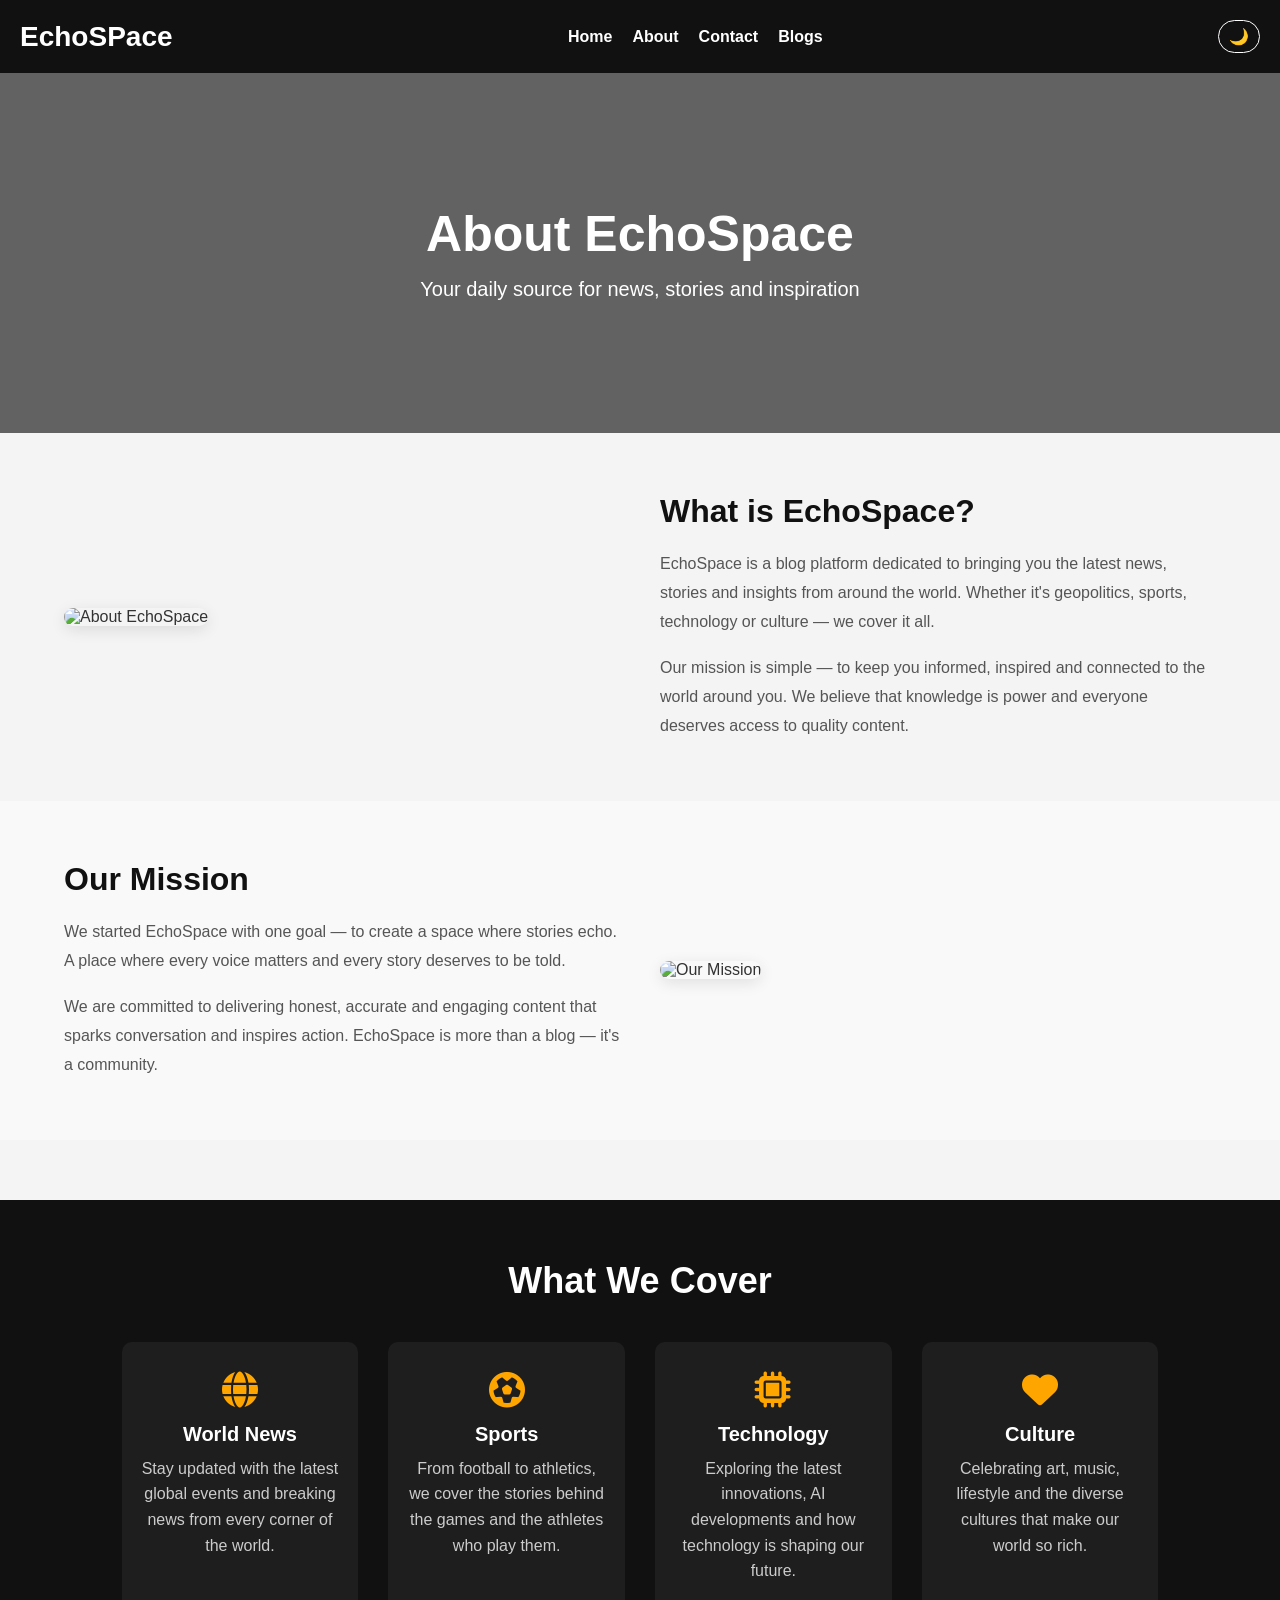
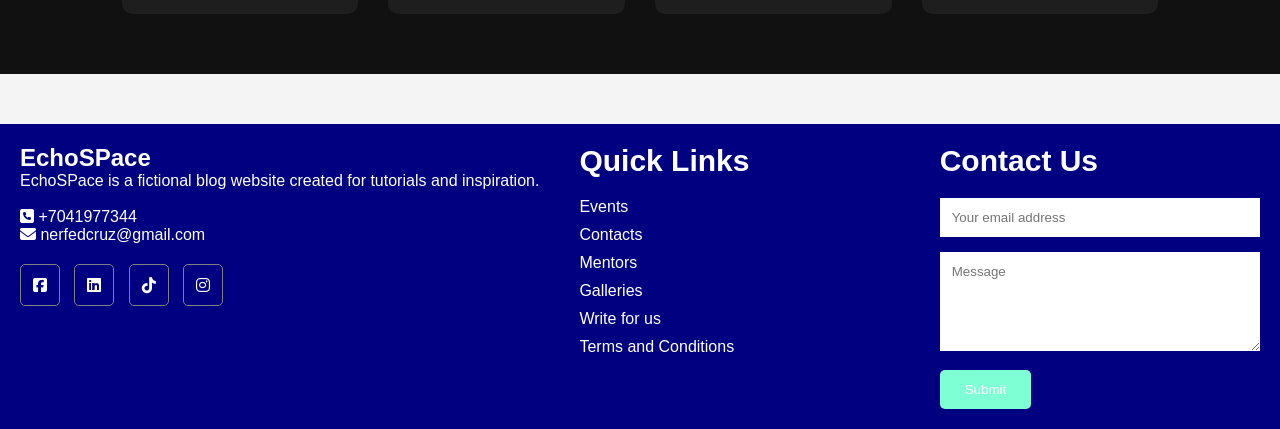
==== about.html @ 31f18857 "Add files via upload" ====
<!DOCTYPE html>
<html lang="en">
<head>
    <meta charset="UTF-8">
    <meta name="viewport" content="width=device-width, initial-scale=1.0">
    <title>About - EchoSpace</title>
    <link rel="stylesheet" href="https://cdnjs.cloudflare.com/ajax/libs/font-awesome/6.5.1/css/all.min.css">
    <link rel="stylesheet" href="Project.css">
    <link rel="stylesheet" href="about.css">
</head>
<body>
    <nav>
        <h1>EchoSPace</h1>
        <button class="hamburger" aria-label="Toggle menu">
            <span></span>
            <span></span>
            <span></span>
        </button>
        <ul>
            <li><a href="Project.html">Home</a></li>
            <li><a href="about.html">About</a></li>
            <li><a href="contact.html">Contact</a></li>
            <li><a href="#">Blogs</a></li>
        </ul>
    </nav>

    <!-- Hero -->
    <section class="about-hero">
        <div class="about-hero-content">
            <h2>About EchoSpace</h2>
            <p>Your daily source for news, stories and inspiration</p>
        </div>
    </section>

    <!-- What We Are -->
    <section class="about-section">
        <div class="about-wrapper">
            <div class="about-image">
                <img src="https://images.unsplash.com/photo-1504711434969-e33886168f5c" alt="About EchoSpace">
            </div>
            <div class="about-text">
                <h2>What is EchoSpace?</h2>
                <p>EchoSpace is a blog platform dedicated to bringing you the latest news, stories and insights from around the world. Whether it's geopolitics, sports, technology or culture — we cover it all.</p>
                <br>
                <p>Our mission is simple — to keep you informed, inspired and connected to the world around you. We believe that knowledge is power and everyone deserves access to quality content.</p>
            </div>
        </div>
    </section>

    <!-- Our Mission -->
    <section class="about-section alt">
        <div class="about-wrapper reverse">
            <div class="about-image">
                <img src="https://images.unsplash.com/photo-1493612276216-ee3925520721" alt="Our Mission">
            </div>
            <div class="about-text">
                <h2>Our Mission</h2>
                <p>We started EchoSpace with one goal — to create a space where stories echo. A place where every voice matters and every story deserves to be told.</p>
                <br>
                <p>We are committed to delivering honest, accurate and engaging content that sparks conversation and inspires action. EchoSpace is more than a blog — it's a community.</p>
            </div>
        </div>
    </section>

    <!-- What We Cover -->
    <section class="about-values">
        <h2>What We Cover</h2>
        <div class="values-grid">
            <div class="value-card">
                <i class="fa-solid fa-globe"></i>
                <h3>World News</h3>
                <p>Stay updated with the latest global events and breaking news from every corner of the world.</p>
            </div>
            <div class="value-card">
                <i class="fa-solid fa-futbol"></i>
                <h3>Sports</h3>
                <p>From football to athletics, we cover the stories behind the games and the athletes who play them.</p>
            </div>
            <div class="value-card">
                <i class="fa-solid fa-microchip"></i>
                <h3>Technology</h3>
                <p>Exploring the latest innovations, AI developments and how technology is shaping our future.</p>
            </div>
            <div class="value-card">
                <i class="fa-solid fa-heart"></i>
                <h3>Culture</h3>
                <p>Celebrating art, music, lifestyle and the diverse cultures that make our world so rich.</p>
            </div>
        </div>
    </section>

    <footer>
        <div class="footer-container">
            <div>
                <h2>EchoSPace</h2>
                <p>EchoSPace is a fictional blog website created for tutorials and inspiration.</p>
                <br>
                <p><i class="fa-solid fa-square-phone"></i> +7041977344</p>
                <p><i class="fa-solid fa-envelope"></i> nerfedcruz@gmail.com</p>
                <div class="social-icons">
                    <i class="fa-brands fa-square-facebook"></i>
                    <i class="fa-brands fa-linkedin"></i>
                    <i class="fa-brands fa-tiktok"></i>
                    <i class="fa-brands fa-instagram"></i>
                </div>
            </div>

            <div class="footer-box footer-links">
                <h2>Quick Links</h2>
                <ul>
                    <li><a href="#">Events</a></li>
                    <li><a href="#">Contacts</a></li>
                    <li><a href="#">Mentors</a></li>
                    <li><a href="#">Galleries</a></li>
                    <li><a href="#">Write for us</a></li>
                    <li><a href="#">Terms and Conditions</a></li>
                </ul>
            </div>

            <div class="footer-box">
                <h2>Contact Us</h2>
                <form class="contact-form">
                    <input type="email" placeholder="Your email address">
                    <textarea rows="5" placeholder="Message"></textarea>
                    <button type="submit">Submit</button>
                </form>
            </div>
        </div>
    </footer>

    <script src="Project.js"></script>
</body>
</html>
---- Project.css ----
*{
      margin:0;
      padding:0;
      box-sizing:border-box;
      font-family: Arial, Helvetica, sans-serif;
    }

    body{
      background:#f4f4f4;
      color:#333;
    }

    nav{
      background:#111;
      color:white;
      padding:20px;
      display:flex;
      justify-content:space-between;
      align-items:center;
      cursor: pointer;
      position: relative;
      transition: background 0.3s ease, box-shadow 0.3s ease;
    }

    nav.scrolled{
      background:#000;
      box-shadow: 0 2px 12px rgba(0,0,0,0.4);
    }

    nav h1{
      font-size:28px;
    }

    nav ul{
      align-items: center;
      list-style:none;
      gap:20px;
      display: flex;
    }

    nav a{
      color:white;
      text-decoration:none;
      font-weight:bold;
    }

    nav a:hover{
      color:orange;
    }

    /* HERO SECTION */
    .hero{
      height:60vh;
      background:linear-gradient(rgba(0,0,0,0.5), rgba(0,0,0,0.5)),
      url('https://images.unsplash.com/photo-1499750310107-5fef28a66643');
      background-size:cover;
      background-position:center;
      display:flex;
      justify-content:center;
      align-items:center;
      text-align:center;
      color:white;
      padding:20px;
    }

    .hero-content h2{
      font-size:50px;
      margin-bottom:15px;
    }

    .hero-content p{
      font-size:20px;
    }

    /* BLOG SECTION */
    .blog-container{
      width:90%;
      margin:50px auto;
      display:grid;
      grid-template-columns:repeat(auto-fit, minmax(300px,1fr));
      gap:25px;
    }

    .blog-card{
      background:white;
      border-radius:10px;
      overflow:hidden;
      box-shadow:0 4px 10px rgba(0,0,0,0.1);
      transition: opacity 0.6s ease, transform 0.6s ease;
      opacity: 0;
      transform: translateY(30px);
    }

    .blog-card.visible{
      opacity: 1;
      transform: translateY(0);
    }

    .blog-card:nth-child(2){ transition-delay: 0.15s; }
    .blog-card:nth-child(3){ transition-delay: 0.3s; }

    .blog-card:hover{
      transform:translateY(-5px);
    }

    .blog-card img{
      width:100%;
      height:220px;
      object-fit:cover;
    }

    .blog-content{
      padding:20px;
    }

    .blog-content h3{
      margin-bottom:10px;
    }

    .blog-content p{
      margin-bottom:15px;
      line-height:1.6;
    }

    .blog-content button{
      padding:10px 18px;
      border:none;
      background:orange;
      color:white;
      cursor:pointer;
      border-radius:5px;
      font-weight:bold;
    }

    .blog-content button:hover{
      background:darkorange;
    }

    /* FOOTER */
    footer{
      background:navy;
      color:white;
      padding:20px;
      margin-top:50px;
    }

    .footer-container{
      display: flex;
      justify-content: space-between;
      flex-wrap: wrap;
      gap: 40px;
    }

    .footer-box{
      flex: 1;
      min-width: 250px;
    }

    .footer-box h2{
      margin-bottom: 20px;
      font-size: 30px;
    }

    .footer-box p{
      line-height: 1.7;
      color: #ccc;
    }

    .footer-links ul{
      list-style: none;
    }

    .footer-links ul li{
      margin: 10px 0;
    }

    .footer-links ul li a{
      color: white;
      text-decoration: none;
      transition: 0.3s;
    }

    .footer-links ul li a:hover{
      color: orange;
    }

    .social-icons{
      margin-top: 20px;
    }

    .social-icons i{
      border: 1px solid gray;
      padding: 12px;
      margin-right: 10px;
      border-radius: 5px;
      cursor: pointer;
      transition: 0.3s;
    }

    .social-icons i:hover{
      background: #111;
    }

    .contact-form input,
    .contact-form textarea{
      width: 100%;
      padding: 12px;
      margin-bottom: 15px;
      border: none;
      outline: none;
      background: white;
      color: #333;
    }

    .contact-form button{
      padding: 12px 25px;
      border: none;
      background-color: aquamarine;
      color: white;
      cursor: pointer;
      border-radius: 5px;
      transition: 0.3s;
    }

    .contact-form button:hover{
      background: deepskyblue;
    }

    /* HAMBURGER BUTTON */
    .hamburger{
      display: none;
      flex-direction: column;
      gap: 5px;
      background: none;
      border: none;
      cursor: pointer;
      padding: 4px;
    }

    .hamburger span{
      display: block;
      width: 24px;
      height: 2px;
      background: #fff;
      border-radius: 2px;
      transition: transform 0.3s ease, opacity 0.3s ease;
    }

    .hamburger.active span:nth-child(1){ transform: translateY(7px) rotate(45deg); }
    .hamburger.active span:nth-child(2){ opacity: 0; }
    .hamburger.active span:nth-child(3){ transform: translateY(-7px) rotate(-45deg); }
     
     nav ul.open {
    z-index: 1000;
     }

    /* MOBILE MENU */
    @media (max-width: 768px){
      .hamburger{ display: flex; }
      nav ul{
        display: none;
        flex-direction: column;
        position: absolute;
        top: 100%;
        left: 0;
        width: 100%;
        background: #111;
        padding: 1rem 0;
      }
      nav ul.open{ display: flex; }
      nav ul li{ padding: 0.75rem 1.5rem; }
    }

    /* FORM FEEDBACK MESSAGES */
    .form-msg{
      margin-top: 10px;
      padding: 10px 14px;
      border-radius: 6px;
      font-size: 14px;
      font-weight: 500;
    }

    .form-msg.success{
      background: #d4edda;
      color: #155724;
      border: 1px solid #c3e6cb;
    }

    .form-msg.error{
      background: #f8d7da;
      color: #721c24;
      border: 1px solid #f5c6cb;
    }

/* Back to top button */
#backToTop {
    position: fixed;
    bottom: 30px;
    right: 30px;
    background: orange;
    color: white;
    border: none;
    padding: 12px 16px;
    font-size: 20px;
    border-radius: 50%;
    cursor: pointer;
    display: none;
    transition: 0.3s;
    z-index: 999;
}

#backToTop.show {
    display: block;
}

#backToTop:hover {
    background: darkorange;
}

/* Dark mode toggle button */
#darkModeToggle {
    background: none;
    border: 1px solid white;
    color: white;
    padding: 6px 10px;
    border-radius: 20px;
    cursor: pointer;
    font-size: 16px;
    transition: 0.3s;
}

#darkModeToggle:hover {
    background: rgba(255,255,255,0.1);
}

/* Dark mode styles */
body.dark-mode {
    background: #121212;
    color: #f4f4f4;
}

body.dark-mode .blog-card {
    background: #1e1e1e;
    color: #f4f4f4;
}

body.dark-mode .blog-card h3,
body.dark-mode .blog-card p {
    color: #f4f4f4;
}

body.dark-mode footer {
    background: #0a0a0a;
}

body.dark-mode nav {
    background: #000;
}
---- about.css ----
/* About Hero */
.about-hero {
    height: 40vh;
    background: linear-gradient(rgba(0,0,0,0.6), rgba(0,0,0,0.6)),
    url('https://images.unsplash.com/photo-1499750310107-5fef28a66643');
    background-size: cover;
    background-position: center;
    display: flex;
    justify-content: center;
    align-items: center;
    text-align: center;
    color: white;
    padding: 20px;
}

.about-hero-content h2 {
    font-size: 50px;
    margin-bottom: 15px;
}

.about-hero-content p {
    font-size: 20px;
}

/* About Sections */
.about-section {
    width: 90%;
    margin: 60px auto;
}

.about-section.alt {
    background: #f9f9f9;
    width: 100%;
    padding: 60px 5%;
}

.about-wrapper {
    display: flex;
    align-items: center;
    gap: 40px;
    flex-wrap: wrap;
}

.about-wrapper.reverse {
    flex-direction: row-reverse;
}

.about-image {
    flex: 1;
    min-width: 280px;
}

.about-image img {
    width: 100%;
    height: 350px;
    object-fit: cover;
    border-radius: 10px;
    box-shadow: 0 4px 15px rgba(0,0,0,0.1);
}

.about-text {
    flex: 1;
    min-width: 280px;
}

.about-text h2 {
    font-size: 32px;
    margin-bottom: 20px;
    color: #111;
}

.about-text p {
    font-size: 16px;
    line-height: 1.8;
    color: #555;
}

/* What We Cover */
.about-values {
    text-align: center;
    padding: 60px 5%;
    background: #111;
    color: white;
}

.about-values h2 {
    font-size: 36px;
    margin-bottom: 40px;
}

.values-grid {
    display: grid;
    grid-template-columns: repeat(auto-fit, minmax(200px, 1fr));
    gap: 30px;
    width: 90%;
    margin: 0 auto;
}

.value-card {
    background: #1e1e1e;
    padding: 30px 20px;
    border-radius: 10px;
    transition: 0.3s;
}

.value-card:hover {
    transform: translateY(-5px);
    background: #2a2a2a;
}

.value-card i {
    font-size: 36px;
    color: orange;
    margin-bottom: 15px;
}

.value-card h3 {
    font-size: 20px;
    margin-bottom: 10px;
}

.value-card p {
    color: #ccc;
    line-height: 1.6;
}

/* Dark mode support */
body.dark-mode .about-text h2 { color: #f4f4f4; }
body.dark-mode .about-text p { color: #ccc; }
body.dark-mode .about-section.alt { background: #1a1a1a; }
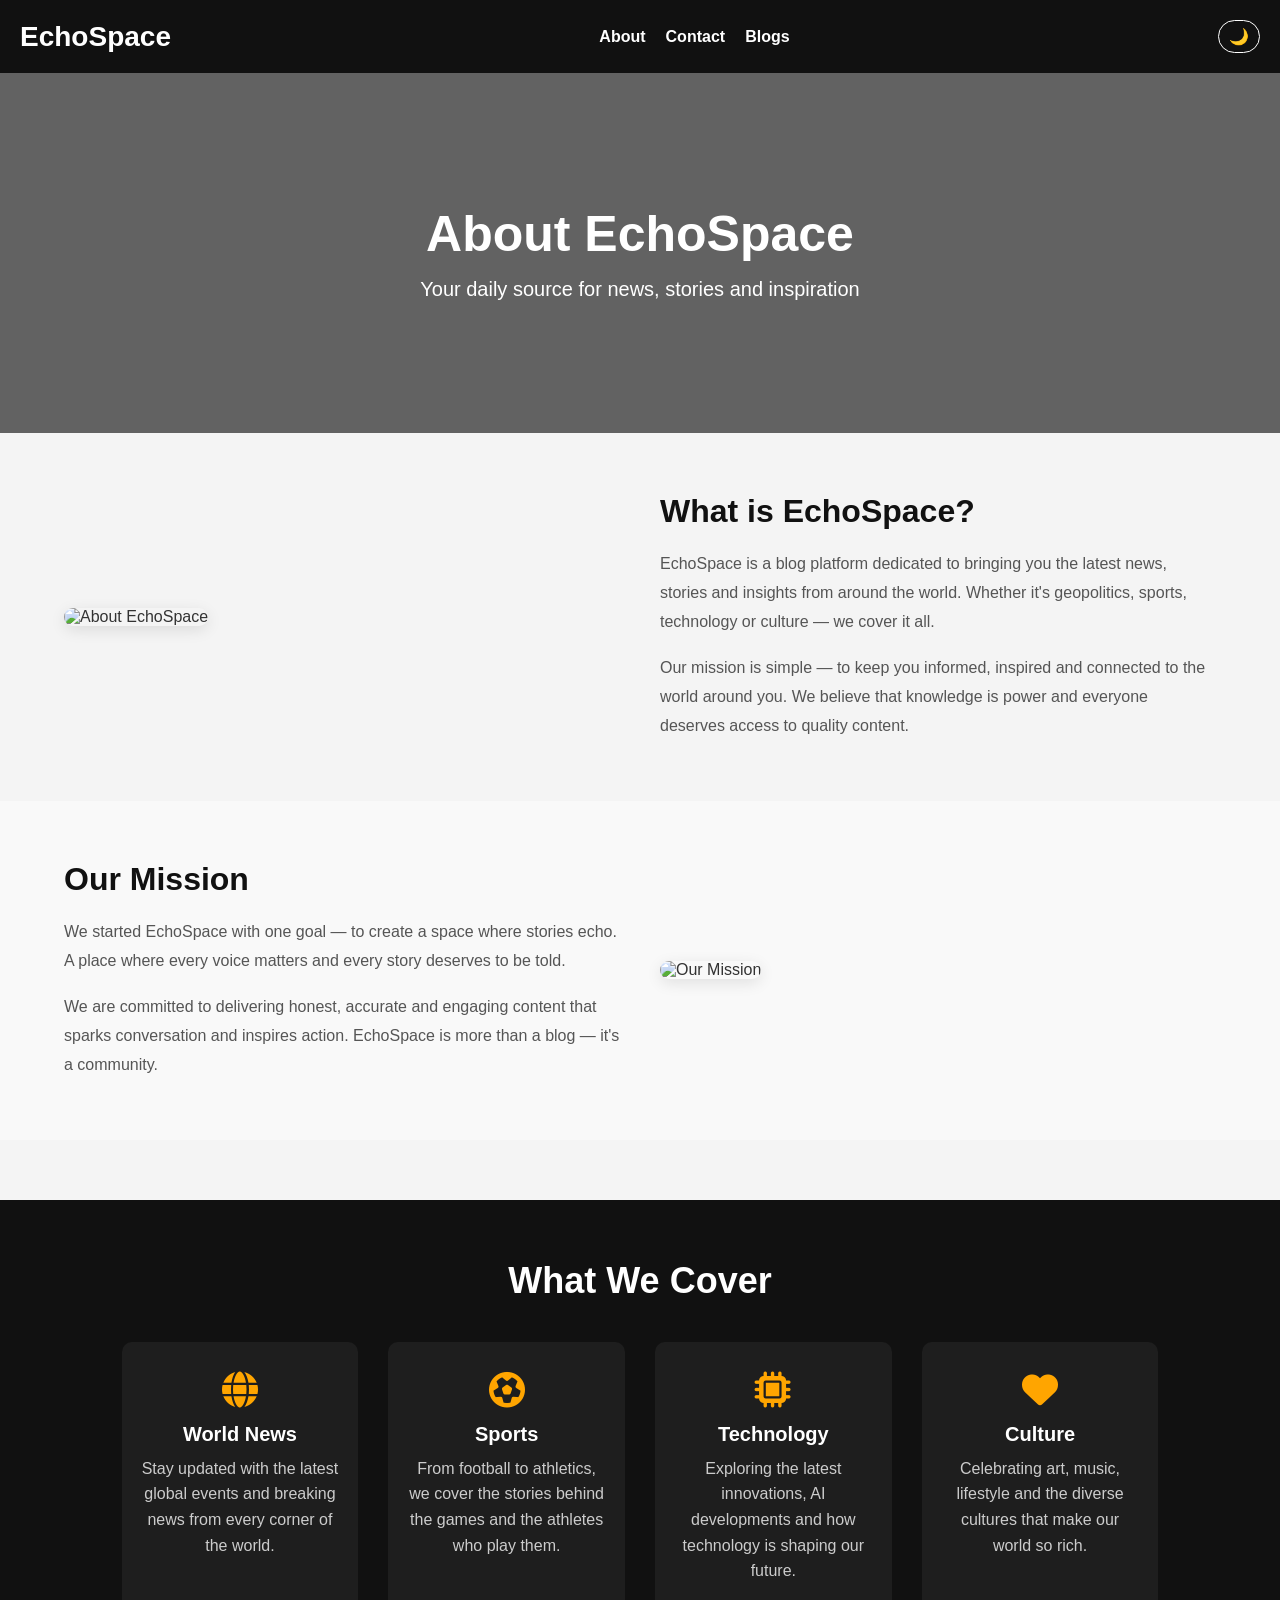
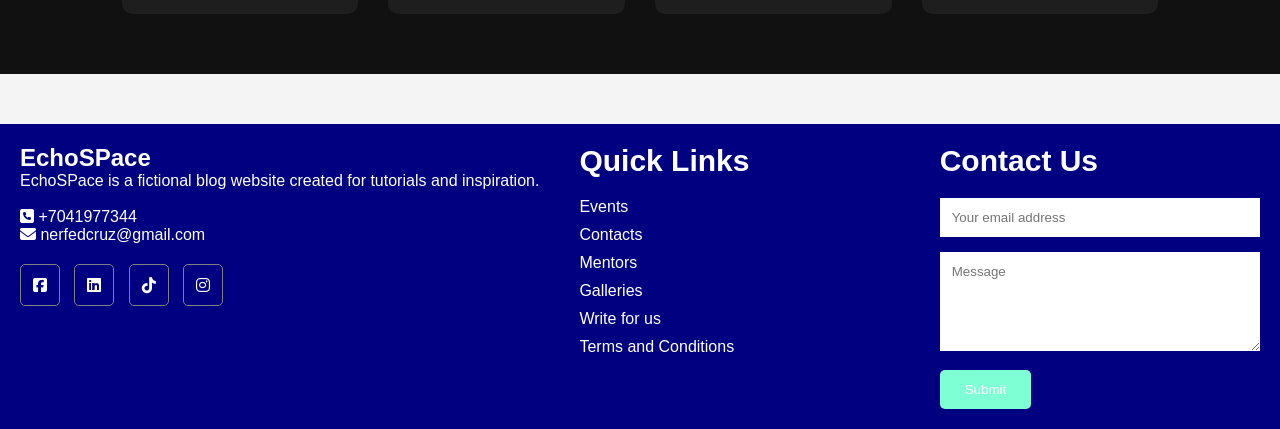
==== commit b1d5e892: "add supabase integration and admin panel" ====
--- a/about.html
+++ b/about.html
@@ -1,133 +1,171 @@
-<!DOCTYPE html>
+<!doctype html>
 <html lang="en">
-<head>
-    <meta charset="UTF-8">
-    <meta name="viewport" content="width=device-width, initial-scale=1.0">
+  <head>
+    <meta charset="UTF-8" />
+    <meta name="viewport" content="width=device-width, initial-scale=1.0" />
     <title>About - EchoSpace</title>
-    <link rel="stylesheet" href="https://cdnjs.cloudflare.com/ajax/libs/font-awesome/6.5.1/css/all.min.css">
-    <link rel="stylesheet" href="Project.css">
-    <link rel="stylesheet" href="about.css">
-</head>
-<body>
+    <link
+      rel="stylesheet"
+      href="https://cdnjs.cloudflare.com/ajax/libs/font-awesome/6.5.1/css/all.min.css" />
+    <link rel="stylesheet" href="Project.css" />
+    <link rel="stylesheet" href="about.css" />
+  </head>
+  <body>
     <nav>
-        <h1>EchoSPace</h1>
-        <button class="hamburger" aria-label="Toggle menu">
-            <span></span>
-            <span></span>
-            <span></span>
-        </button>
-        <ul>
-            <li><a href="Project.html">Home</a></li>
-            <li><a href="about.html">About</a></li>
-            <li><a href="contact.html">Contact</a></li>
-            <li><a href="#">Blogs</a></li>
-        </ul>
+      <a href="index.html">
+        <h1>EchoSpace</h1>
+      </a>
+      <button class="hamburger" aria-label="Toggle menu">
+        <span></span>
+        <span></span>
+        <span></span>
+      </button>
+      <ul>
+        <li><a href="about.html">About</a></li>
+        <li><a href="contact.html">Contact</a></li>
+        <li><a href="blog.html">Blogs</a></li>
+      </ul>
     </nav>
 
     <!-- Hero -->
     <section class="about-hero">
-        <div class="about-hero-content">
-            <h2>About EchoSpace</h2>
-            <p>Your daily source for news, stories and inspiration</p>
-        </div>
+      <div class="about-hero-content">
+        <h2>About EchoSpace</h2>
+        <p>Your daily source for news, stories and inspiration</p>
+      </div>
     </section>
 
     <!-- What We Are -->
     <section class="about-section">
-        <div class="about-wrapper">
-            <div class="about-image">
-                <img src="https://images.unsplash.com/photo-1504711434969-e33886168f5c" alt="About EchoSpace">
-            </div>
-            <div class="about-text">
-                <h2>What is EchoSpace?</h2>
-                <p>EchoSpace is a blog platform dedicated to bringing you the latest news, stories and insights from around the world. Whether it's geopolitics, sports, technology or culture — we cover it all.</p>
-                <br>
-                <p>Our mission is simple — to keep you informed, inspired and connected to the world around you. We believe that knowledge is power and everyone deserves access to quality content.</p>
-            </div>
+      <div class="about-wrapper">
+        <div class="about-image">
+          <img
+            src="https://images.unsplash.com/photo-1504711434969-e33886168f5c"
+            alt="About EchoSpace" />
         </div>
+        <div class="about-text">
+          <h2>What is EchoSpace?</h2>
+          <p>
+            EchoSpace is a blog platform dedicated to bringing you the latest
+            news, stories and insights from around the world. Whether it's
+            geopolitics, sports, technology or culture — we cover it all.
+          </p>
+          <br />
+          <p>
+            Our mission is simple — to keep you informed, inspired and connected
+            to the world around you. We believe that knowledge is power and
+            everyone deserves access to quality content.
+          </p>
+        </div>
+      </div>
     </section>
 
     <!-- Our Mission -->
     <section class="about-section alt">
-        <div class="about-wrapper reverse">
-            <div class="about-image">
-                <img src="https://images.unsplash.com/photo-1493612276216-ee3925520721" alt="Our Mission">
-            </div>
-            <div class="about-text">
-                <h2>Our Mission</h2>
-                <p>We started EchoSpace with one goal — to create a space where stories echo. A place where every voice matters and every story deserves to be told.</p>
-                <br>
-                <p>We are committed to delivering honest, accurate and engaging content that sparks conversation and inspires action. EchoSpace is more than a blog — it's a community.</p>
-            </div>
+      <div class="about-wrapper reverse">
+        <div class="about-image">
+          <img
+            src="https://images.unsplash.com/photo-1493612276216-ee3925520721"
+            alt="Our Mission" />
         </div>
+        <div class="about-text">
+          <h2>Our Mission</h2>
+          <p>
+            We started EchoSpace with one goal — to create a space where stories
+            echo. A place where every voice matters and every story deserves to
+            be told.
+          </p>
+          <br />
+          <p>
+            We are committed to delivering honest, accurate and engaging content
+            that sparks conversation and inspires action. EchoSpace is more than
+            a blog — it's a community.
+          </p>
+        </div>
+      </div>
     </section>
 
     <!-- What We Cover -->
     <section class="about-values">
-        <h2>What We Cover</h2>
-        <div class="values-grid">
-            <div class="value-card">
-                <i class="fa-solid fa-globe"></i>
-                <h3>World News</h3>
-                <p>Stay updated with the latest global events and breaking news from every corner of the world.</p>
-            </div>
-            <div class="value-card">
-                <i class="fa-solid fa-futbol"></i>
-                <h3>Sports</h3>
-                <p>From football to athletics, we cover the stories behind the games and the athletes who play them.</p>
-            </div>
-            <div class="value-card">
-                <i class="fa-solid fa-microchip"></i>
-                <h3>Technology</h3>
-                <p>Exploring the latest innovations, AI developments and how technology is shaping our future.</p>
-            </div>
-            <div class="value-card">
-                <i class="fa-solid fa-heart"></i>
-                <h3>Culture</h3>
-                <p>Celebrating art, music, lifestyle and the diverse cultures that make our world so rich.</p>
-            </div>
+      <h2>What We Cover</h2>
+      <div class="values-grid">
+        <div class="value-card">
+          <i class="fa-solid fa-globe"></i>
+          <h3>World News</h3>
+          <p>
+            Stay updated with the latest global events and breaking news from
+            every corner of the world.
+          </p>
         </div>
+        <div class="value-card">
+          <i class="fa-solid fa-futbol"></i>
+          <h3>Sports</h3>
+          <p>
+            From football to athletics, we cover the stories behind the games
+            and the athletes who play them.
+          </p>
+        </div>
+        <div class="value-card">
+          <i class="fa-solid fa-microchip"></i>
+          <h3>Technology</h3>
+          <p>
+            Exploring the latest innovations, AI developments and how technology
+            is shaping our future.
+          </p>
+        </div>
+        <div class="value-card">
+          <i class="fa-solid fa-heart"></i>
+          <h3>Culture</h3>
+          <p>
+            Celebrating art, music, lifestyle and the diverse cultures that make
+            our world so rich.
+          </p>
+        </div>
+      </div>
     </section>
 
     <footer>
-        <div class="footer-container">
-            <div>
-                <h2>EchoSPace</h2>
-                <p>EchoSPace is a fictional blog website created for tutorials and inspiration.</p>
-                <br>
-                <p><i class="fa-solid fa-square-phone"></i> +7041977344</p>
-                <p><i class="fa-solid fa-envelope"></i> nerfedcruz@gmail.com</p>
-                <div class="social-icons">
-                    <i class="fa-brands fa-square-facebook"></i>
-                    <i class="fa-brands fa-linkedin"></i>
-                    <i class="fa-brands fa-tiktok"></i>
-                    <i class="fa-brands fa-instagram"></i>
-                </div>
-            </div>
+      <div class="footer-container">
+        <div>
+          <h2>EchoSPace</h2>
+          <p>
+            EchoSPace is a fictional blog website created for tutorials and
+            inspiration.
+          </p>
+          <br />
+          <p><i class="fa-solid fa-square-phone"></i> +7041977344</p>
+          <p><i class="fa-solid fa-envelope"></i> nerfedcruz@gmail.com</p>
+          <div class="social-icons">
+            <i class="fa-brands fa-square-facebook"></i>
+            <i class="fa-brands fa-linkedin"></i>
+            <i class="fa-brands fa-tiktok"></i>
+            <i class="fa-brands fa-instagram"></i>
+          </div>
+        </div>
 
-            <div class="footer-box footer-links">
-                <h2>Quick Links</h2>
-                <ul>
-                    <li><a href="#">Events</a></li>
-                    <li><a href="#">Contacts</a></li>
-                    <li><a href="#">Mentors</a></li>
-                    <li><a href="#">Galleries</a></li>
-                    <li><a href="#">Write for us</a></li>
-                    <li><a href="#">Terms and Conditions</a></li>
-                </ul>
-            </div>
+        <div class="footer-box footer-links">
+          <h2>Quick Links</h2>
+          <ul>
+            <li><a href="#">Events</a></li>
+            <li><a href="#">Contacts</a></li>
+            <li><a href="#">Mentors</a></li>
+            <li><a href="#">Galleries</a></li>
+            <li><a href="#">Write for us</a></li>
+            <li><a href="#">Terms and Conditions</a></li>
+          </ul>
+        </div>
 
-            <div class="footer-box">
-                <h2>Contact Us</h2>
-                <form class="contact-form">
-                    <input type="email" placeholder="Your email address">
-                    <textarea rows="5" placeholder="Message"></textarea>
-                    <button type="submit">Submit</button>
-                </form>
-            </div>
+        <div class="footer-box">
+          <h2>Contact Us</h2>
+          <form class="contact-form">
+            <input type="email" placeholder="Your email address" />
+            <textarea rows="5" placeholder="Message"></textarea>
+            <button type="submit">Submit</button>
+          </form>
         </div>
+      </div>
     </footer>
 
     <script src="Project.js"></script>
-</body>
-</html>+  </body>
+</html>
--- a/Project.css
+++ b/Project.css
@@ -1,358 +1,396 @@
-*{
-      margin:0;
-      padding:0;
-      box-sizing:border-box;
-      font-family: Arial, Helvetica, sans-serif;
-    }
-
-    body{
-      background:#f4f4f4;
-      color:#333;
-    }
-
-    nav{
-      background:#111;
-      color:white;
-      padding:20px;
-      display:flex;
-      justify-content:space-between;
-      align-items:center;
-      cursor: pointer;
-      position: relative;
-      transition: background 0.3s ease, box-shadow 0.3s ease;
-    }
-
-    nav.scrolled{
-      background:#000;
-      box-shadow: 0 2px 12px rgba(0,0,0,0.4);
-    }
-
-    nav h1{
-      font-size:28px;
-    }
-
-    nav ul{
-      align-items: center;
-      list-style:none;
-      gap:20px;
-      display: flex;
-    }
-
-    nav a{
-      color:white;
-      text-decoration:none;
-      font-weight:bold;
-    }
-
-    nav a:hover{
-      color:orange;
-    }
-
-    /* HERO SECTION */
-    .hero{
-      height:60vh;
-      background:linear-gradient(rgba(0,0,0,0.5), rgba(0,0,0,0.5)),
-      url('https://images.unsplash.com/photo-1499750310107-5fef28a66643');
-      background-size:cover;
-      background-position:center;
-      display:flex;
-      justify-content:center;
-      align-items:center;
-      text-align:center;
-      color:white;
-      padding:20px;
-    }
-
-    .hero-content h2{
-      font-size:50px;
-      margin-bottom:15px;
-    }
-
-    .hero-content p{
-      font-size:20px;
-    }
-
-    /* BLOG SECTION */
-    .blog-container{
-      width:90%;
-      margin:50px auto;
-      display:grid;
-      grid-template-columns:repeat(auto-fit, minmax(300px,1fr));
-      gap:25px;
-    }
-
-    .blog-card{
-      background:white;
-      border-radius:10px;
-      overflow:hidden;
-      box-shadow:0 4px 10px rgba(0,0,0,0.1);
-      transition: opacity 0.6s ease, transform 0.6s ease;
-      opacity: 0;
-      transform: translateY(30px);
-    }
-
-    .blog-card.visible{
-      opacity: 1;
-      transform: translateY(0);
-    }
-
-    .blog-card:nth-child(2){ transition-delay: 0.15s; }
-    .blog-card:nth-child(3){ transition-delay: 0.3s; }
-
-    .blog-card:hover{
-      transform:translateY(-5px);
-    }
-
-    .blog-card img{
-      width:100%;
-      height:220px;
-      object-fit:cover;
-    }
-
-    .blog-content{
-      padding:20px;
-    }
-
-    .blog-content h3{
-      margin-bottom:10px;
-    }
-
-    .blog-content p{
-      margin-bottom:15px;
-      line-height:1.6;
-    }
-
-    .blog-content button{
-      padding:10px 18px;
-      border:none;
-      background:orange;
-      color:white;
-      cursor:pointer;
-      border-radius:5px;
-      font-weight:bold;
-    }
-
-    .blog-content button:hover{
-      background:darkorange;
-    }
-
-    /* FOOTER */
-    footer{
-      background:navy;
-      color:white;
-      padding:20px;
-      margin-top:50px;
-    }
-
-    .footer-container{
-      display: flex;
-      justify-content: space-between;
-      flex-wrap: wrap;
-      gap: 40px;
-    }
-
-    .footer-box{
-      flex: 1;
-      min-width: 250px;
-    }
-
-    .footer-box h2{
-      margin-bottom: 20px;
-      font-size: 30px;
-    }
-
-    .footer-box p{
-      line-height: 1.7;
-      color: #ccc;
-    }
-
-    .footer-links ul{
-      list-style: none;
-    }
-
-    .footer-links ul li{
-      margin: 10px 0;
-    }
-
-    .footer-links ul li a{
-      color: white;
-      text-decoration: none;
-      transition: 0.3s;
-    }
-
-    .footer-links ul li a:hover{
-      color: orange;
-    }
-
-    .social-icons{
-      margin-top: 20px;
-    }
-
-    .social-icons i{
-      border: 1px solid gray;
-      padding: 12px;
-      margin-right: 10px;
-      border-radius: 5px;
-      cursor: pointer;
-      transition: 0.3s;
-    }
-
-    .social-icons i:hover{
-      background: #111;
-    }
-
-    .contact-form input,
-    .contact-form textarea{
-      width: 100%;
-      padding: 12px;
-      margin-bottom: 15px;
-      border: none;
-      outline: none;
-      background: white;
-      color: #333;
-    }
-
-    .contact-form button{
-      padding: 12px 25px;
-      border: none;
-      background-color: aquamarine;
-      color: white;
-      cursor: pointer;
-      border-radius: 5px;
-      transition: 0.3s;
-    }
-
-    .contact-form button:hover{
-      background: deepskyblue;
-    }
-
-    /* HAMBURGER BUTTON */
-    .hamburger{
-      display: none;
-      flex-direction: column;
-      gap: 5px;
-      background: none;
-      border: none;
-      cursor: pointer;
-      padding: 4px;
-    }
-
-    .hamburger span{
-      display: block;
-      width: 24px;
-      height: 2px;
-      background: #fff;
-      border-radius: 2px;
-      transition: transform 0.3s ease, opacity 0.3s ease;
-    }
-
-    .hamburger.active span:nth-child(1){ transform: translateY(7px) rotate(45deg); }
-    .hamburger.active span:nth-child(2){ opacity: 0; }
-    .hamburger.active span:nth-child(3){ transform: translateY(-7px) rotate(-45deg); }
-     
-     nav ul.open {
-    z-index: 1000;
-     }
-
-    /* MOBILE MENU */
-    @media (max-width: 768px){
-      .hamburger{ display: flex; }
-      nav ul{
-        display: none;
-        flex-direction: column;
-        position: absolute;
-        top: 100%;
-        left: 0;
-        width: 100%;
-        background: #111;
-        padding: 1rem 0;
-      }
-      nav ul.open{ display: flex; }
-      nav ul li{ padding: 0.75rem 1.5rem; }
-    }
-
-    /* FORM FEEDBACK MESSAGES */
-    .form-msg{
-      margin-top: 10px;
-      padding: 10px 14px;
-      border-radius: 6px;
-      font-size: 14px;
-      font-weight: 500;
-    }
-
-    .form-msg.success{
-      background: #d4edda;
-      color: #155724;
-      border: 1px solid #c3e6cb;
-    }
-
-    .form-msg.error{
-      background: #f8d7da;
-      color: #721c24;
-      border: 1px solid #f5c6cb;
-    }
+* {
+  margin: 0;
+  padding: 0;
+  box-sizing: border-box;
+  font-family: Arial, Helvetica, sans-serif;
+}
+
+body {
+  background: #f4f4f4;
+  color: #333;
+}
+
+nav {
+  background: #111;
+  color: white;
+  padding: 20px;
+  display: flex;
+  justify-content: space-between;
+  align-items: center;
+  cursor: pointer;
+  position: relative;
+  transition:
+    background 0.3s ease,
+    box-shadow 0.3s ease;
+}
+
+nav.scrolled {
+  background: #000;
+  box-shadow: 0 2px 12px rgba(0, 0, 0, 0.4);
+}
+
+nav h1 {
+  font-size: 28px;
+}
+
+nav ul {
+  align-items: center;
+  list-style: none;
+  gap: 20px;
+  display: flex;
+}
+
+nav a {
+  color: white;
+  text-decoration: none;
+  font-weight: bold;
+}
+
+nav a:hover {
+  color: orange;
+}
+
+/* HERO SECTION */
+.hero {
+  height: 60vh;
+  background:
+    linear-gradient(rgba(0, 0, 0, 0.5), rgba(0, 0, 0, 0.5)),
+    url("https://images.unsplash.com/photo-1546636889-ba9fdd63583e?q=80&w=715&auto=format&fit=crop&ixlib=rb-4.1.0&ixid=M3wxMjA3fDB8MHxwaG90by1wYWdlfHx8fGVufDB8fHx8fA%3D%3D");
+  background-size: cover;
+  background-position: center;
+  display: flex;
+  justify-content: center;
+  align-items: center;
+  text-align: center;
+  color: white;
+  padding: 20px;
+}
+.hero-content button {
+  margin-top: 20px;
+  padding: 12px 28px;
+  background: orange;
+  color: white;
+  border: none;
+  border-radius: 5px;
+  font-size: 1rem;
+  font-weight: bold;
+  cursor: pointer;
+  transition: background 0.3s ease;
+}
+
+.hero-content button:hover {
+  background: darkorange;
+}
+.hero-content h2 {
+  font-size: 50px;
+  margin-bottom: 15px;
+}
+
+.hero-content p {
+  font-size: 20px;
+}
+
+/* BLOG SECTION */
+.blog-container {
+  width: 90%;
+  margin: 50px auto;
+  display: grid;
+  grid-template-columns: repeat(auto-fit, minmax(300px, 1fr));
+  gap: 25px;
+}
+
+.blog-card {
+  background: white;
+  border-radius: 10px;
+  overflow: hidden;
+  box-shadow: 0 4px 10px rgba(0, 0, 0, 0.1);
+  transition:
+    opacity 0.6s ease,
+    transform 0.6s ease;
+  opacity: 1;
+  transform: translateY(30px);
+}
+
+.blog-card.visible {
+  opacity: 1;
+  transform: translateY(0);
+}
+
+.blog-card:nth-child(2) {
+  transition-delay: 0.15s;
+}
+.blog-card:nth-child(3) {
+  transition-delay: 0.3s;
+}
+
+.blog-card:hover {
+  transform: translateY(-5px);
+}
+
+.blog-card img {
+  width: 100%;
+  height: 220px;
+  object-fit: cover;
+}
+
+.blog-content {
+  padding: 20px;
+}
+
+.blog-content h3 {
+  margin-bottom: 10px;
+}
+
+.blog-content p {
+  margin-bottom: 15px;
+  line-height: 1.6;
+}
+
+.blog-content button {
+  padding: 10px 18px;
+  border: none;
+  background: orange;
+  color: white;
+  cursor: pointer;
+  border-radius: 5px;
+  font-weight: bold;
+}
+
+.blog-content button:hover {
+  background: darkorange;
+}
+
+/* FOOTER */
+footer {
+  background: navy;
+  color: white;
+  padding: 20px;
+  margin-top: 50px;
+}
+
+.footer-container {
+  display: flex;
+  justify-content: space-between;
+  flex-wrap: wrap;
+  gap: 40px;
+}
+
+.footer-box {
+  flex: 1;
+  min-width: 250px;
+}
+
+.footer-box h2 {
+  margin-bottom: 20px;
+  font-size: 30px;
+}
+
+.footer-box p {
+  line-height: 1.7;
+  color: #ccc;
+}
+
+.footer-links ul {
+  list-style: none;
+}
+
+.footer-links ul li {
+  margin: 10px 0;
+}
+
+.footer-links ul li a {
+  color: white;
+  text-decoration: none;
+  transition: 0.3s;
+}
+
+.footer-links ul li a:hover {
+  color: orange;
+}
+
+.social-icons {
+  margin-top: 20px;
+}
+
+.social-icons i {
+  border: 1px solid gray;
+  padding: 12px;
+  margin-right: 10px;
+  border-radius: 5px;
+  cursor: pointer;
+  transition: 0.3s;
+}
+
+.social-icons i:hover {
+  background: #111;
+}
+
+.contact-form input,
+.contact-form textarea {
+  width: 100%;
+  padding: 12px;
+  margin-bottom: 15px;
+  border: none;
+  outline: none;
+  background: white;
+  color: #333;
+}
+
+.contact-form button {
+  padding: 12px 25px;
+  border: none;
+  background-color: aquamarine;
+  color: white;
+  cursor: pointer;
+  border-radius: 5px;
+  transition: 0.3s;
+}
+
+.contact-form button:hover {
+  background: deepskyblue;
+}
+
+/* HAMBURGER BUTTON */
+.hamburger {
+  display: none;
+  flex-direction: column;
+  gap: 5px;
+  background: none;
+  border: none;
+  cursor: pointer;
+  padding: 4px;
+}
+
+.hamburger span {
+  display: block;
+  width: 24px;
+  height: 2px;
+  background: #fff;
+  border-radius: 2px;
+  transition:
+    transform 0.3s ease,
+    opacity 0.3s ease;
+}
+
+.hamburger.active span:nth-child(1) {
+  transform: translateY(7px) rotate(45deg);
+}
+.hamburger.active span:nth-child(2) {
+  opacity: 0;
+}
+.hamburger.active span:nth-child(3) {
+  transform: translateY(-7px) rotate(-45deg);
+}
+
+nav ul.open {
+  z-index: 1000;
+}
+
+/* MOBILE MENU */
+@media (max-width: 768px) {
+  .hamburger {
+    display: flex;
+  }
+  nav ul {
+    display: none;
+    flex-direction: column;
+    position: absolute;
+    top: 100%;
+    left: 0;
+    width: 100%;
+    background: #111;
+    padding: 1rem 0;
+  }
+  nav ul.open {
+    display: flex;
+  }
+  nav ul li {
+    padding: 0.75rem 1.5rem;
+  }
+}
+
+/* FORM FEEDBACK MESSAGES */
+.form-msg {
+  margin-top: 10px;
+  padding: 10px 14px;
+  border-radius: 6px;
+  font-size: 14px;
+  font-weight: 500;
+}
+
+.form-msg.success {
+  background: #d4edda;
+  color: #155724;
+  border: 1px solid #c3e6cb;
+}
+
+.form-msg.error {
+  background: #f8d7da;
+  color: #721c24;
+  border: 1px solid #f5c6cb;
+}
 
 /* Back to top button */
 #backToTop {
-    position: fixed;
-    bottom: 30px;
-    right: 30px;
-    background: orange;
-    color: white;
-    border: none;
-    padding: 12px 16px;
-    font-size: 20px;
-    border-radius: 50%;
-    cursor: pointer;
-    display: none;
-    transition: 0.3s;
-    z-index: 999;
+  position: fixed;
+  bottom: 30px;
+  right: 30px;
+  background: orange;
+  color: white;
+  border: none;
+  padding: 12px 16px;
+  font-size: 20px;
+  border-radius: 50%;
+  cursor: pointer;
+  display: none;
+  transition: 0.3s;
+  z-index: 999;
 }
 
 #backToTop.show {
-    display: block;
+  display: block;
 }
 
 #backToTop:hover {
-    background: darkorange;
+  background: darkorange;
 }
 
 /* Dark mode toggle button */
 #darkModeToggle {
-    background: none;
-    border: 1px solid white;
-    color: white;
-    padding: 6px 10px;
-    border-radius: 20px;
-    cursor: pointer;
-    font-size: 16px;
-    transition: 0.3s;
+  background: none;
+  border: 1px solid white;
+  color: white;
+  padding: 6px 10px;
+  border-radius: 20px;
+  cursor: pointer;
+  font-size: 16px;
+  transition: 0.3s;
 }
 
 #darkModeToggle:hover {
-    background: rgba(255,255,255,0.1);
+  background: rgba(255, 255, 255, 0.1);
 }
 
 /* Dark mode styles */
 body.dark-mode {
-    background: #121212;
-    color: #f4f4f4;
+  background: #121212;
+  color: #f4f4f4;
 }
 
 body.dark-mode .blog-card {
-    background: #1e1e1e;
-    color: #f4f4f4;
+  background: #1e1e1e;
+  color: #f4f4f4;
 }
 
 body.dark-mode .blog-card h3,
 body.dark-mode .blog-card p {
-    color: #f4f4f4;
+  color: #f4f4f4;
 }
 
 body.dark-mode footer {
-    background: #0a0a0a;
+  background: #0a0a0a;
 }
 
 body.dark-mode nav {
-    background: #000;
-}
+  background: #000;
+}
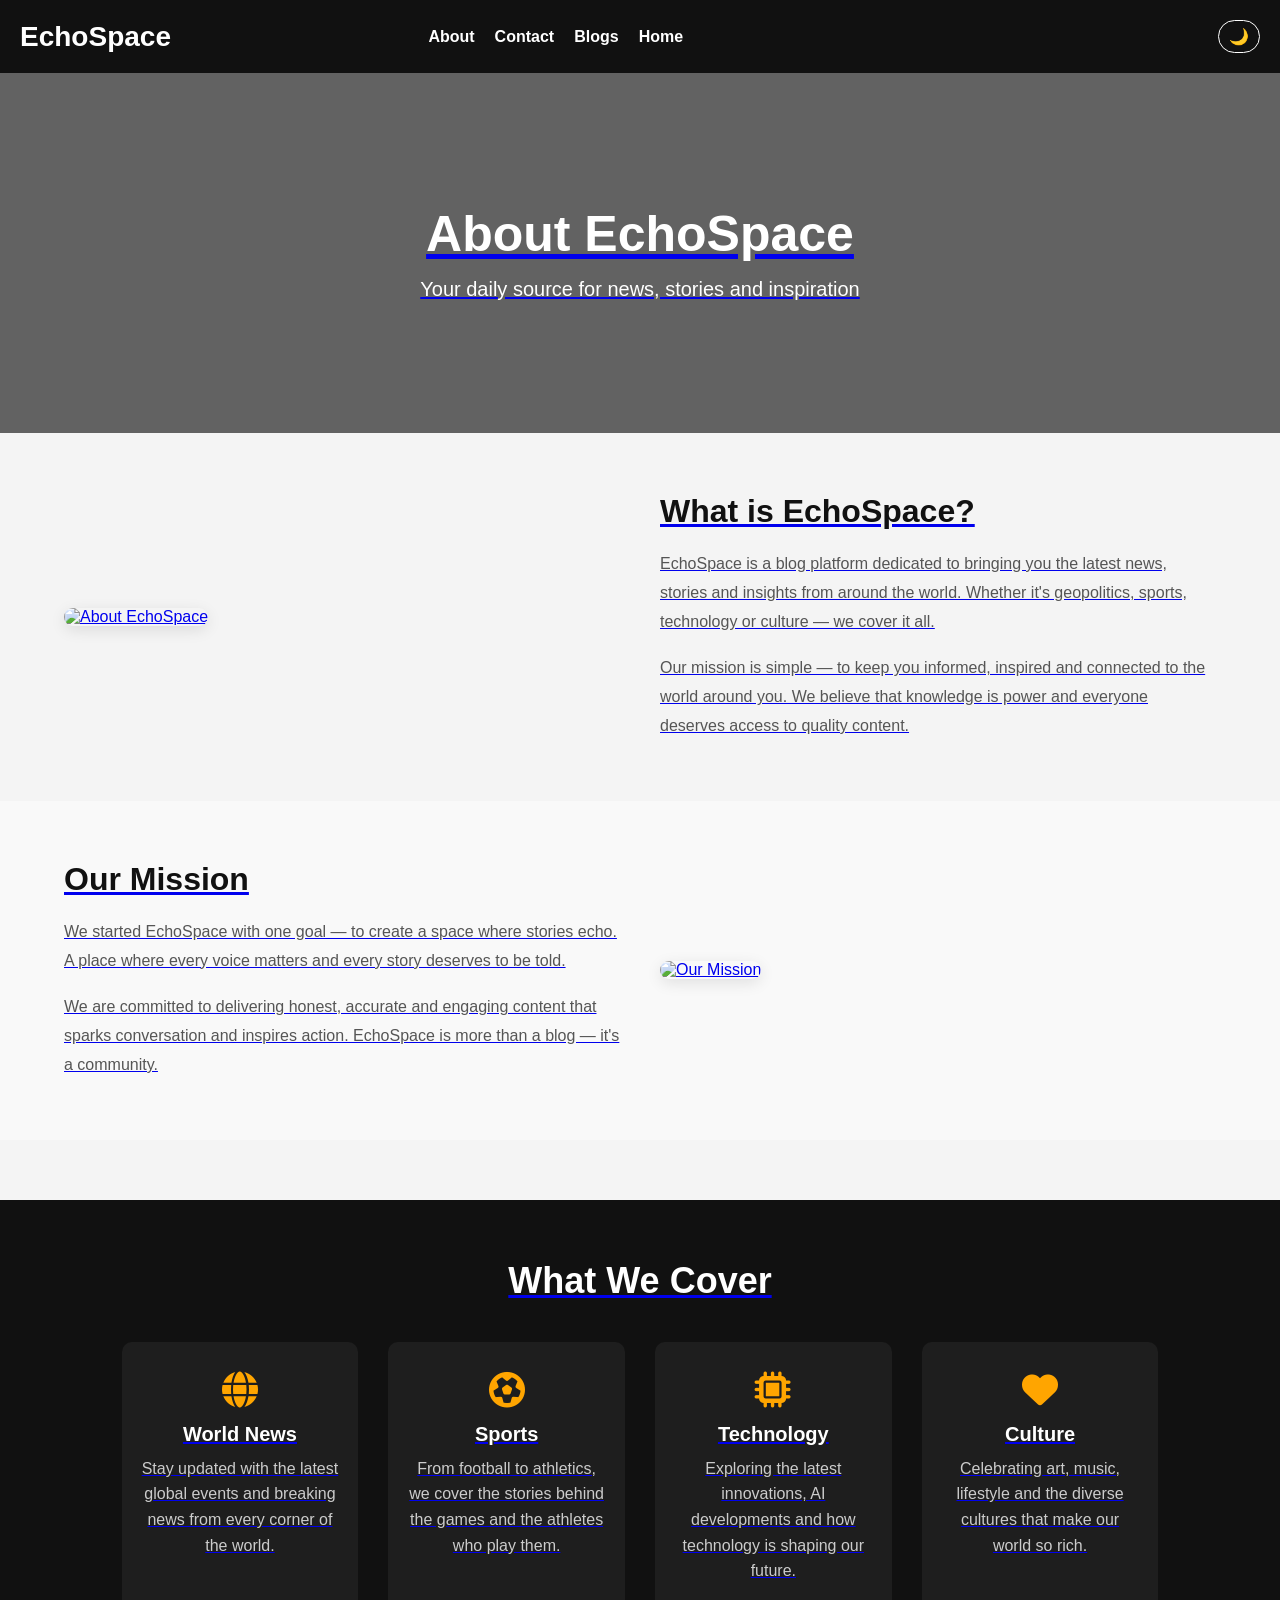
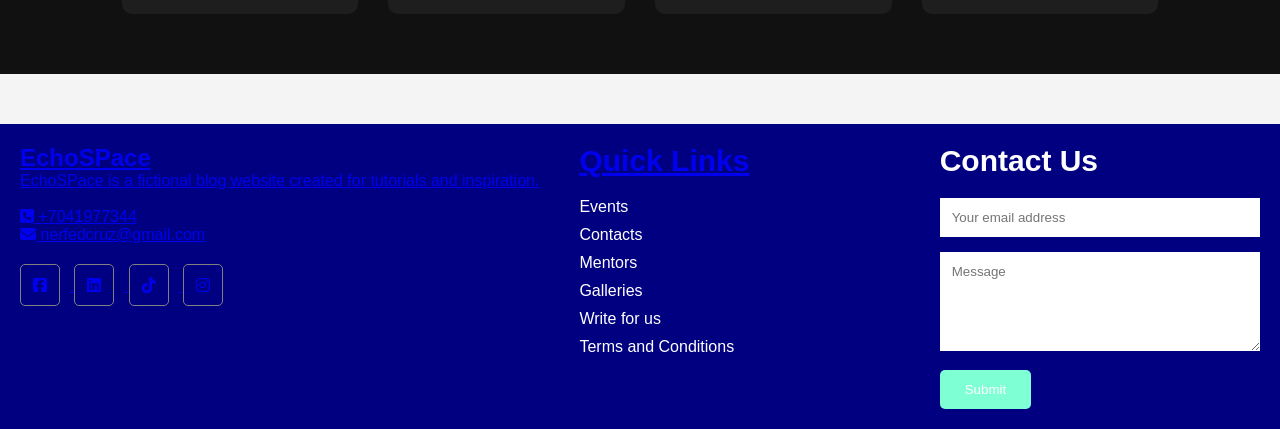
==== commit 3c379a4a: "Update navigation to include Home link Added a link to the home page in the navigation menu." ====
--- a/about.html
+++ b/about.html
@@ -24,6 +24,7 @@
         <li><a href="about.html">About</a></li>
         <li><a href="contact.html">Contact</a></li>
         <li><a href="blog.html">Blogs</a></li>
+        <li><a href="index.html">Home</li>
       </ul>
     </nav>
 
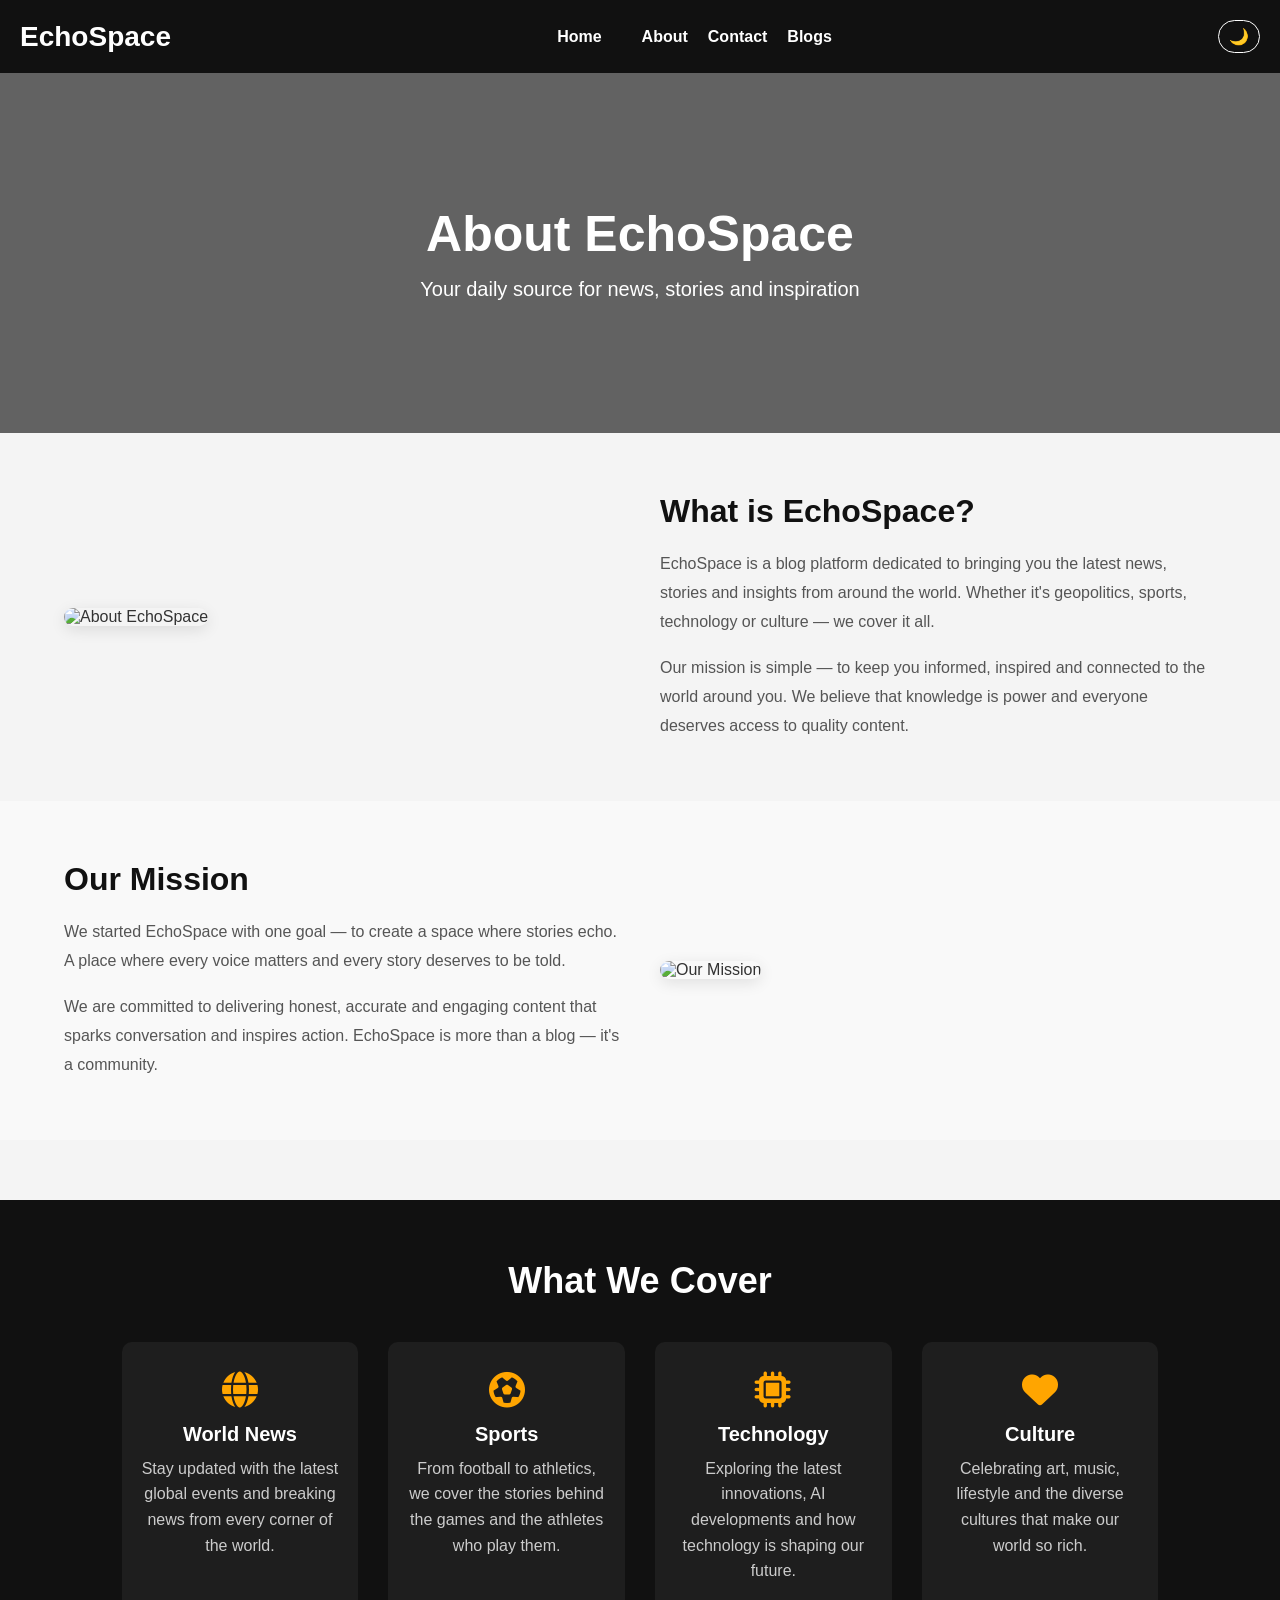
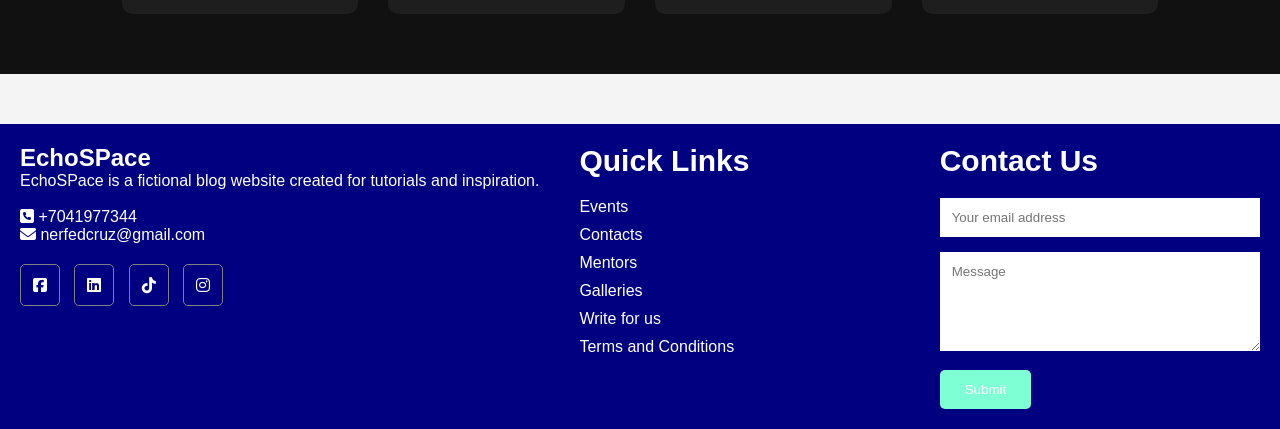
==== commit f6069b1e: "Fix HTML formatting in about.html" ====
--- a/about.html
+++ b/about.html
@@ -21,10 +21,11 @@
         <span></span>
       </button>
       <ul>
+         <li><a href="index.html">Home</li>
         <li><a href="about.html">About</a></li>
         <li><a href="contact.html">Contact</a></li>
         <li><a href="blog.html">Blogs</a></li>
-        <li><a href="index.html">Home</li>
+       
       </ul>
     </nav>
 
